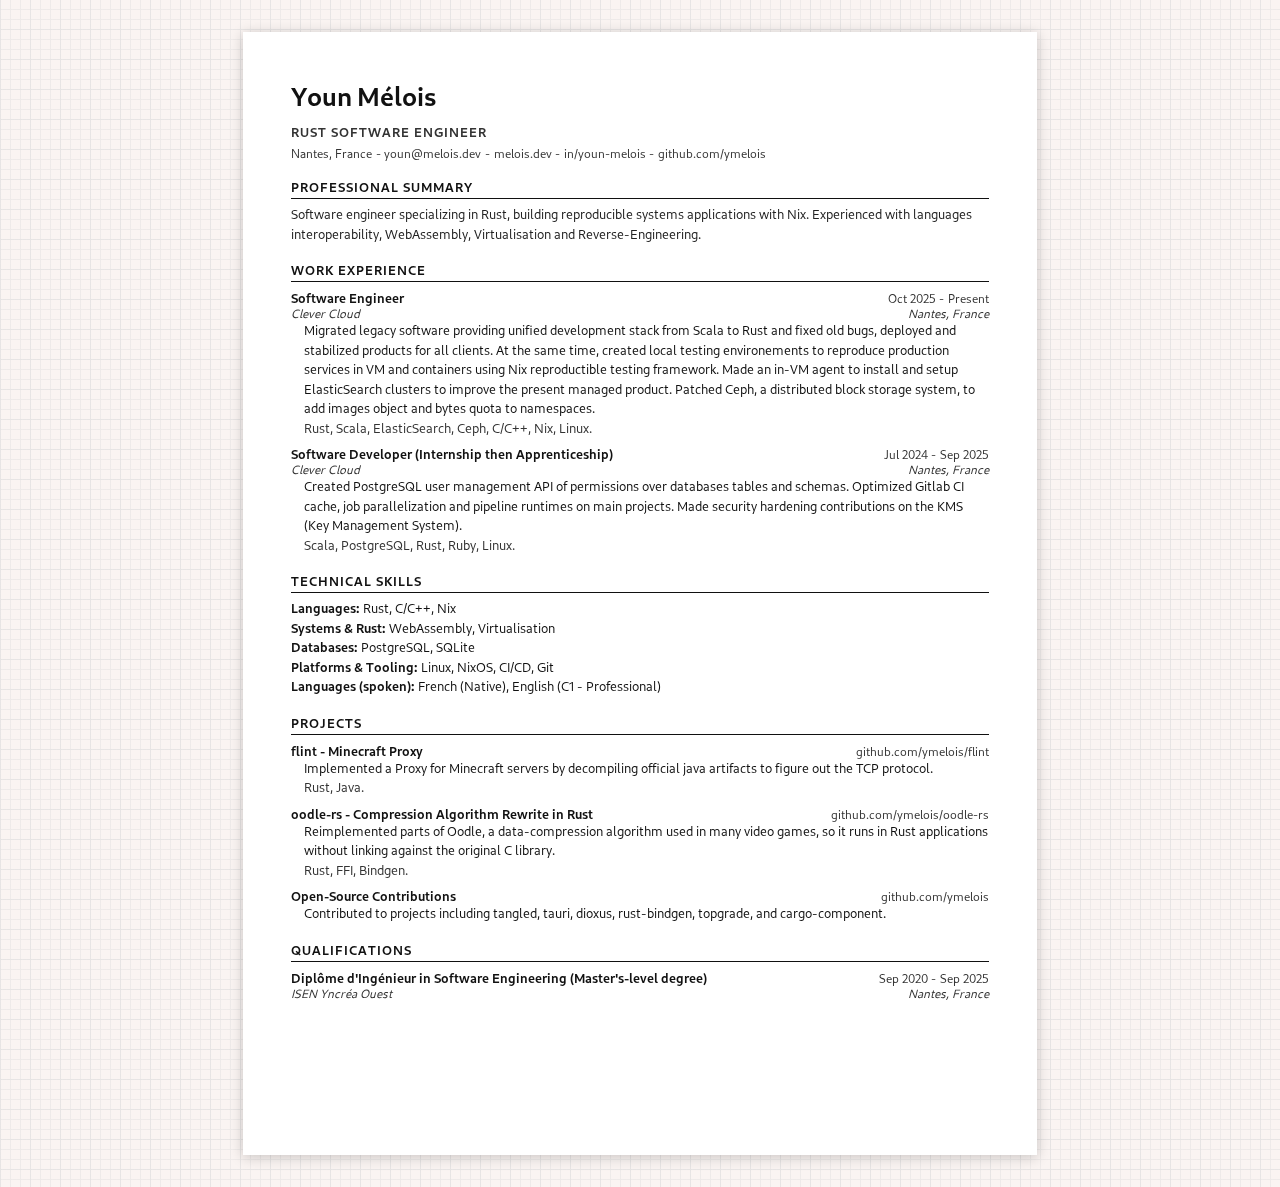
==== index.html @ 22b6056d "add contributed projects Signed-off-by: Youn Mélois <youn@melois.dev>" ====
<!doctype html>
<html lang="en">
    <head>
        <title>Youn Mélois - Rust Software Engineer</title>
        <meta name="author" content="Youn Mélois" />
        <meta name="description" content="CV of Youn Mélois, Rust software engineer building systems applications." />
        <meta name="viewport" content="width=device-width, initial-scale=1" />
        <style>
            @font-face {
                font-family: "CV Cantarell";
                src:
                    local("Cantarell Regular"),
                    local("Cantarell-Regular"),
                    url("/fonts/Cantarell-VF.otf") format("opentype");
                font-weight: 400;
                font-style: normal;
                font-display: swap;
            }

            @font-face {
                font-family: "CV Cantarell";
                src:
                    local("Cantarell Bold"),
                    local("Cantarell-Bold"),
                    url("/fonts/Cantarell-VF.otf") format("opentype");
                font-weight: 700;
                font-style: normal;
                font-display: swap;
            }

            :root {
                --primary-color: #111111;
                --secondary-color: #222222;
                --ternary-color: #333333;

                --blueprint-color: #faf4f2;
                --blueprint-line-color: rgba(221, 221, 221, 0.4);
                --blueprint-line-width: 1px;
            }

            @media (prefers-color-scheme: dark) {
                :root {
                    --blueprint-color: rgb(27, 27, 27);
                    --blueprint-line-color: rgba(255, 255, 255, 0.05);
                }
            }

            @page {
                size: A4;
                margin: 0;
            }

            html {
                font-family: "CV Cantarell", sans-serif;

                print-color-adjust: exact;
                -webkit-print-color-adjust: exact;

                background-color: var(--blueprint-color);
                color: var(--primary-color);

                --grad: conic-gradient(at var(--blueprint-line-width) calc(100% - var(--blueprint-line-width)), transparent 90deg, var(--blueprint-line-color) 0%);

                background-image: var(--grad), var(--grad);
                background-size:
                    30px 30px,
                    10px 10px;
            }

            body {
                margin: 0;
                font-size: 13px;
            }

            a {
                color: inherit;
                text-decoration: none;
            }

            ul {
                margin: 0;
                padding-left: 18px;
            }

            h1 {
                margin: 0 0 12px;
                font-size: 26px;
            }

            main {
                box-sizing: border-box;

                width: 210mm;
                height: 297mm;

                margin: 2rem auto;
                padding: 3rem;

                background: #ffffff;
                box-shadow: 0 2px 1em rgb(0 0 0 / 20%);
            }

            @media print {
                main {
                    margin: 0;
                    box-shadow: none;
                }
            }

            .subtitle {
                margin: 0 0 6px;
                color: var(--ternary-color);
                font-weight: 700;
                letter-spacing: 1px;
                text-transform: uppercase;
            }

            .contact,
            .entry-meta,
            .date-range,
            .row a {
                color: var(--ternary-color);
                font-size: 12px;
            }

            .contact {
                display: flex;
                font-style: normal;
            }

            .separated > * + *::before {
                content: "-";
                margin-inline: 0.3em;
                font-style: normal;
            }

            h2 {
                margin: 18px 0 6px;
                padding-bottom: 3px;
                border-bottom: 1px solid var(--primary-color);
                font-size: inherit;
                letter-spacing: 1px;
                text-transform: uppercase;
            }

            .row {
                display: flex;
                align-items: baseline;
                justify-content: space-between;
                gap: 1rem;
            }

            .entry h3 {
                margin: 0;
                font-size: inherit;
            }

            .entry-meta {
                font-style: italic;
            }

            .date-range {
                display: inline-flex;
                align-items: baseline;
            }

            #summary p {
                margin: 0;
                color: var(--secondary-color);
            }

            .entry {
                margin: 8px 0;
            }

            .entry p {
                margin: 0;
                line-height: 1.5;
                padding-left: 1em;
            }

            .entry .stack {
                color: var(--ternary-color);
            }

            #summary p,
            #skills > div {
                line-height: 1.5;
            }
        </style>
    </head>
    <body>
        <main>
            <header>
                <h1>Youn Mélois</h1>
                <p class="subtitle">Rust Software Engineer</p>
                <address class="contact separated">
                    <span>Nantes, France</span>
                    <a href="mailto:youn@melois.dev">youn@melois.dev</a>
                    <a href="https://melois.dev">melois.dev</a>
                    <a href="https://www.linkedin.com/in/youn-melois">in/youn-melois</a>
                    <a href="https://github.com/ymelois">github.com/ymelois</a>
                </address>
            </header>
            <section id="summary">
                <h2>Professional Summary</h2>
                <p>Software engineer specializing in Rust, building reproducible systems applications with Nix. Experienced with languages interoperability, WebAssembly, Virtualisation and Reverse-Engineering.</p>
            </section>
            <section id="experience">
                <h2>Work Experience</h2>
                <article class="entry">
                    <div class="row">
                        <h3>Software Engineer</h3>
                        <span class="date-range separated">
                            <time datetime="2025-10">Oct 2025</time>
                            <span>Present</span>
                        </span>
                    </div>
                    <div class="row entry-meta">
                        <span>Clever Cloud</span>
                        <span>Nantes, France</span>
                    </div>
                    <p>Migrated legacy software providing unified development stack from Scala to Rust and fixed old bugs, deployed and stabilized products for all clients. At the same time, created local testing environements to reproduce production services in VM and containers using Nix reproductible testing framework. Made an in-VM agent to install and setup ElasticSearch clusters to improve the present managed product. Patched Ceph, a distributed block storage system, to add images object and bytes quota to namespaces.</p>
                    <p class="stack">Rust, Scala, ElasticSearch, Ceph, C/C++, Nix, Linux.</p>
                </article>
                <article class="entry">
                    <div class="row">
                        <h3>Software Developer (Internship then Apprenticeship)</h3>
                        <span class="date-range separated">
                            <time datetime="2024-07">Jul 2024</time>
                            <time datetime="2025-09">Sep 2025</time>
                        </span>
                    </div>
                    <div class="row entry-meta">
                        <span>Clever Cloud</span>
                        <span>Nantes, France</span>
                    </div>
                    <p>Created PostgreSQL user management API of permissions over databases tables and schemas. Optimized Gitlab CI cache, job parallelization and pipeline runtimes on main projects. Made security hardening contributions on the KMS (Key Management System).</p>
                    <p class="stack">Scala, PostgreSQL, Rust, Ruby, Linux.</p>
                </article>
            </section>
            <section id="skills">
                <h2>Technical Skills</h2>
                <div><strong>Languages:</strong> Rust, C/C++, Nix</div>
                <div><strong>Systems & Rust:</strong> WebAssembly, Virtualisation</div>
                <div><strong>Databases:</strong> PostgreSQL, SQLite</div>
                <div><strong>Platforms & Tooling:</strong> Linux, NixOS, CI/CD, Git</div>
                <div><strong>Languages (spoken):</strong> French (Native), English (C1 - Professional)</div>
            </section>
            <section id="projects">
                <h2>Projects</h2>
                <article class="entry">
                    <div class="row">
                        <h3>flint <span aria-hidden="true">-</span> Minecraft Proxy</h3>
                        <a href="https://github.com/ymelois/flint">github.com/ymelois/flint</a>
                    </div>
                    <p>Implemented a Proxy for Minecraft servers by decompiling official java artifacts to figure out the TCP protocol.</p>
                    <p class="stack">Rust, Java.</p>
                </article>
                <article class="entry">
                    <div class="row">
                        <h3>oodle-rs <span aria-hidden="true">-</span> Compression Algorithm Rewrite in Rust</h3>
                        <a href="https://github.com/ymelois/oodle-rs">github.com/ymelois/oodle-rs</a>
                    </div>
                    <p>Reimplemented parts of Oodle, a data-compression algorithm used in many video games, so it runs in Rust applications without linking against the original C library.</p>
                    <p class="stack">Rust, FFI, Bindgen.</p>
                </article>
                <article class="entry">
                    <div class="row">
                        <h3>Open-Source Contributions</h3>
                        <a href="https://github.com/ymelois">github.com/ymelois</a>
                    </div>
                    <p>Contributed to projects including tangled, tauri, dioxus, rust-bindgen, topgrade, and cargo-component.</p>
                </article>
            </section>
            <section id="qualifications">
                <h2>Qualifications</h2>
                <article class="entry">
                    <div class="row">
                        <h3>Diplôme d'Ingénieur in Software Engineering (Master's-level degree)</h3>
                        <span class="date-range separated">
                            <time datetime="2020-09">Sep 2020</time>
                            <time datetime="2025-09">Sep 2025</time>
                        </span>
                    </div>
                    <div class="row entry-meta">
                        <span>ISEN Yncréa Ouest</span>
                        <span>Nantes, France</span>
                    </div>
                </article>
            </section>
        </main>
    </body>
</html>
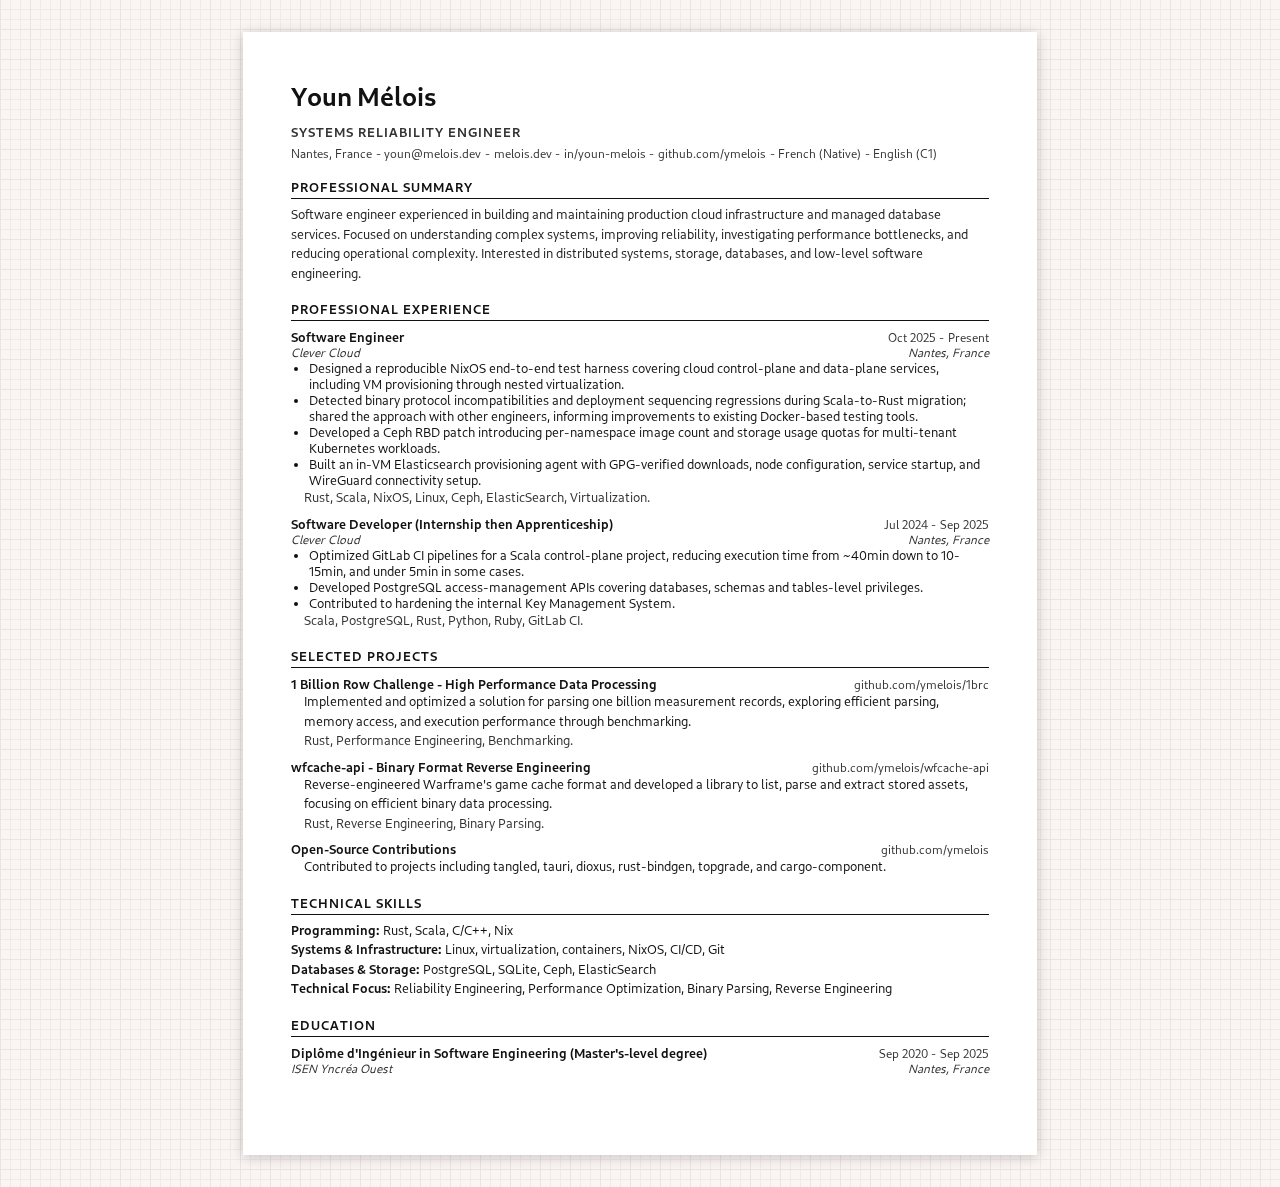
==== commit 612bd900: "update resume to target new project I want to work as a systems reliability engineer, working on imp" ====
--- a/index.html
+++ b/index.html
@@ -193,21 +193,23 @@
         <main>
             <header>
                 <h1>Youn Mélois</h1>
-                <p class="subtitle">Rust Software Engineer</p>
+                <p class="subtitle">Systems Reliability Engineer</p>
                 <address class="contact separated">
                     <span>Nantes, France</span>
                     <a href="mailto:youn@melois.dev">youn@melois.dev</a>
                     <a href="https://melois.dev">melois.dev</a>
                     <a href="https://www.linkedin.com/in/youn-melois">in/youn-melois</a>
                     <a href="https://github.com/ymelois">github.com/ymelois</a>
+                    <span>French (Native)</span>
+                    <span>English (C1)</span>
                 </address>
             </header>
             <section id="summary">
                 <h2>Professional Summary</h2>
-                <p>Software engineer specializing in Rust, building reproducible systems applications with Nix. Experienced with languages interoperability, WebAssembly, Virtualisation and Reverse-Engineering.</p>
+                <p>Software engineer experienced in building and maintaining production cloud infrastructure and managed database services. Focused on understanding complex systems, improving reliability, investigating performance bottlenecks, and reducing operational complexity. Interested in distributed systems, storage, databases, and low-level software engineering.</p>
             </section>
             <section id="experience">
-                <h2>Work Experience</h2>
+                <h2>Professional Experience</h2>
                 <article class="entry">
                     <div class="row">
                         <h3>Software Engineer</h3>
@@ -220,8 +222,13 @@
                         <span>Clever Cloud</span>
                         <span>Nantes, France</span>
                     </div>
-                    <p>Migrated legacy software providing unified development stack from Scala to Rust and fixed old bugs, deployed and stabilized products for all clients. At the same time, created local testing environements to reproduce production services in VM and containers using Nix reproductible testing framework. Made an in-VM agent to install and setup ElasticSearch clusters to improve the present managed product. Patched Ceph, a distributed block storage system, to add images object and bytes quota to namespaces.</p>
-                    <p class="stack">Rust, Scala, ElasticSearch, Ceph, C/C++, Nix, Linux.</p>
+                    <ul>
+                        <li>Designed a reproducible NixOS end-to-end test harness covering cloud control-plane and data-plane services, including VM provisioning through nested virtualization.</li>
+                        <li>Detected binary protocol incompatibilities and deployment sequencing regressions during Scala-to-Rust migration; shared the approach with other engineers, informing improvements to existing Docker-based testing tools.</li>
+                        <li>Developed a Ceph RBD patch introducing per-namespace image count and storage usage quotas for multi-tenant Kubernetes workloads.</li>
+                        <li>Built an in-VM Elasticsearch provisioning agent with GPG-verified downloads, node configuration, service startup, and WireGuard connectivity setup.</li>
+                    </ul>
+                    <p class="stack">Rust, Scala, NixOS, Linux, Ceph, ElasticSearch, Virtualization.</p>
                 </article>
                 <article class="entry">
                     <div class="row">
@@ -235,46 +242,49 @@
                         <span>Clever Cloud</span>
                         <span>Nantes, France</span>
                     </div>
-                    <p>Created PostgreSQL user management API of permissions over databases tables and schemas. Optimized Gitlab CI cache, job parallelization and pipeline runtimes on main projects. Made security hardening contributions on the KMS (Key Management System).</p>
-                    <p class="stack">Scala, PostgreSQL, Rust, Ruby, Linux.</p>
+                    <ul>
+                        <li>Optimized GitLab CI pipelines for a Scala control-plane project, reducing execution time from ~40min down to 10-15min, and under 5min in some cases.</li>
+                        <li>Developed PostgreSQL access-management APIs covering databases, schemas and tables-level privileges.</li>
+                        <li>Contributed to hardening the internal Key Management System.</li>
+                    </ul>
+                    <p class="stack">Scala, PostgreSQL, Rust, Python, Ruby, GitLab CI.</p>
+                </article>
+            </section>
+            <section id="projects">
+                <h2>Selected Projects</h2>
+                <article class="entry">
+                    <div class="row">
+                        <h3>1 Billion Row Challenge <span aria-hidden="true">-</span> High Performance Data Processing</h3>
+                        <a href="https://github.com/ymelois/1brc">github.com/ymelois/1brc</a>
+                    </div>
+                    <p>Implemented and optimized a solution for parsing one billion measurement records, exploring efficient parsing, memory access, and execution performance through benchmarking.</p>
+                    <p class="stack">Rust, Performance Engineering, Benchmarking.</p>
+                </article>
+                <article class="entry">
+                    <div class="row">
+                        <h3>wfcache-api <span aria-hidden="true">-</span> Binary Format Reverse Engineering</h3>
+                        <a href="https://github.com/ymelois/wfcache-api">github.com/ymelois/wfcache-api</a>
+                    </div>
+                    <p>Reverse-engineered Warframe's game cache format and developed a library to list, parse and extract stored assets, focusing on efficient binary data processing.</p>
+                    <p class="stack">Rust, Reverse Engineering, Binary Parsing.</p>
+                </article>
+                <article class="entry">
+                    <div class="row">
+                        <h3>Open-Source Contributions</h3>
+                        <a href="https://github.com/ymelois">github.com/ymelois</a>
+                    </div>
+                    <p>Contributed to projects including tangled, tauri, dioxus, rust-bindgen, topgrade, and cargo-component.</p>
                 </article>
             </section>
             <section id="skills">
                 <h2>Technical Skills</h2>
-                <div><strong>Languages:</strong> Rust, C/C++, Nix</div>
-                <div><strong>Systems & Rust:</strong> WebAssembly, Virtualisation</div>
-                <div><strong>Databases:</strong> PostgreSQL, SQLite</div>
-                <div><strong>Platforms & Tooling:</strong> Linux, NixOS, CI/CD, Git</div>
-                <div><strong>Languages (spoken):</strong> French (Native), English (C1 - Professional)</div>
-            </section>
-            <section id="projects">
-                <h2>Projects</h2>
-                <article class="entry">
-                    <div class="row">
-                        <h3>flint <span aria-hidden="true">-</span> Minecraft Proxy</h3>
-                        <a href="https://github.com/ymelois/flint">github.com/ymelois/flint</a>
-                    </div>
-                    <p>Implemented a Proxy for Minecraft servers by decompiling official java artifacts to figure out the TCP protocol.</p>
-                    <p class="stack">Rust, Java.</p>
-                </article>
-                <article class="entry">
-                    <div class="row">
-                        <h3>oodle-rs <span aria-hidden="true">-</span> Compression Algorithm Rewrite in Rust</h3>
-                        <a href="https://github.com/ymelois/oodle-rs">github.com/ymelois/oodle-rs</a>
-                    </div>
-                    <p>Reimplemented parts of Oodle, a data-compression algorithm used in many video games, so it runs in Rust applications without linking against the original C library.</p>
-                    <p class="stack">Rust, FFI, Bindgen.</p>
-                </article>
-                <article class="entry">
-                    <div class="row">
-                        <h3>Open-Source Contributions</h3>
-                        <a href="https://github.com/ymelois">github.com/ymelois</a>
-                    </div>
-                    <p>Contributed to projects including tangled, tauri, dioxus, rust-bindgen, topgrade, and cargo-component.</p>
-                </article>
-            </section>
-            <section id="qualifications">
-                <h2>Qualifications</h2>
+                <div><strong>Programming:</strong> Rust, Scala, C/C++, Nix</div>
+                <div><strong>Systems & Infrastructure:</strong> Linux, virtualization, containers, NixOS, CI/CD, Git</div>
+                <div><strong>Databases & Storage:</strong> PostgreSQL, SQLite, Ceph, ElasticSearch</div>
+                <div><strong>Technical Focus:</strong> Reliability Engineering, Performance Optimization, Binary Parsing, Reverse Engineering</div>
+            </section>
+            <section id="education">
+                <h2>Education</h2>
                 <article class="entry">
                     <div class="row">
                         <h3>Diplôme d'Ingénieur in Software Engineering (Master's-level degree)</h3>
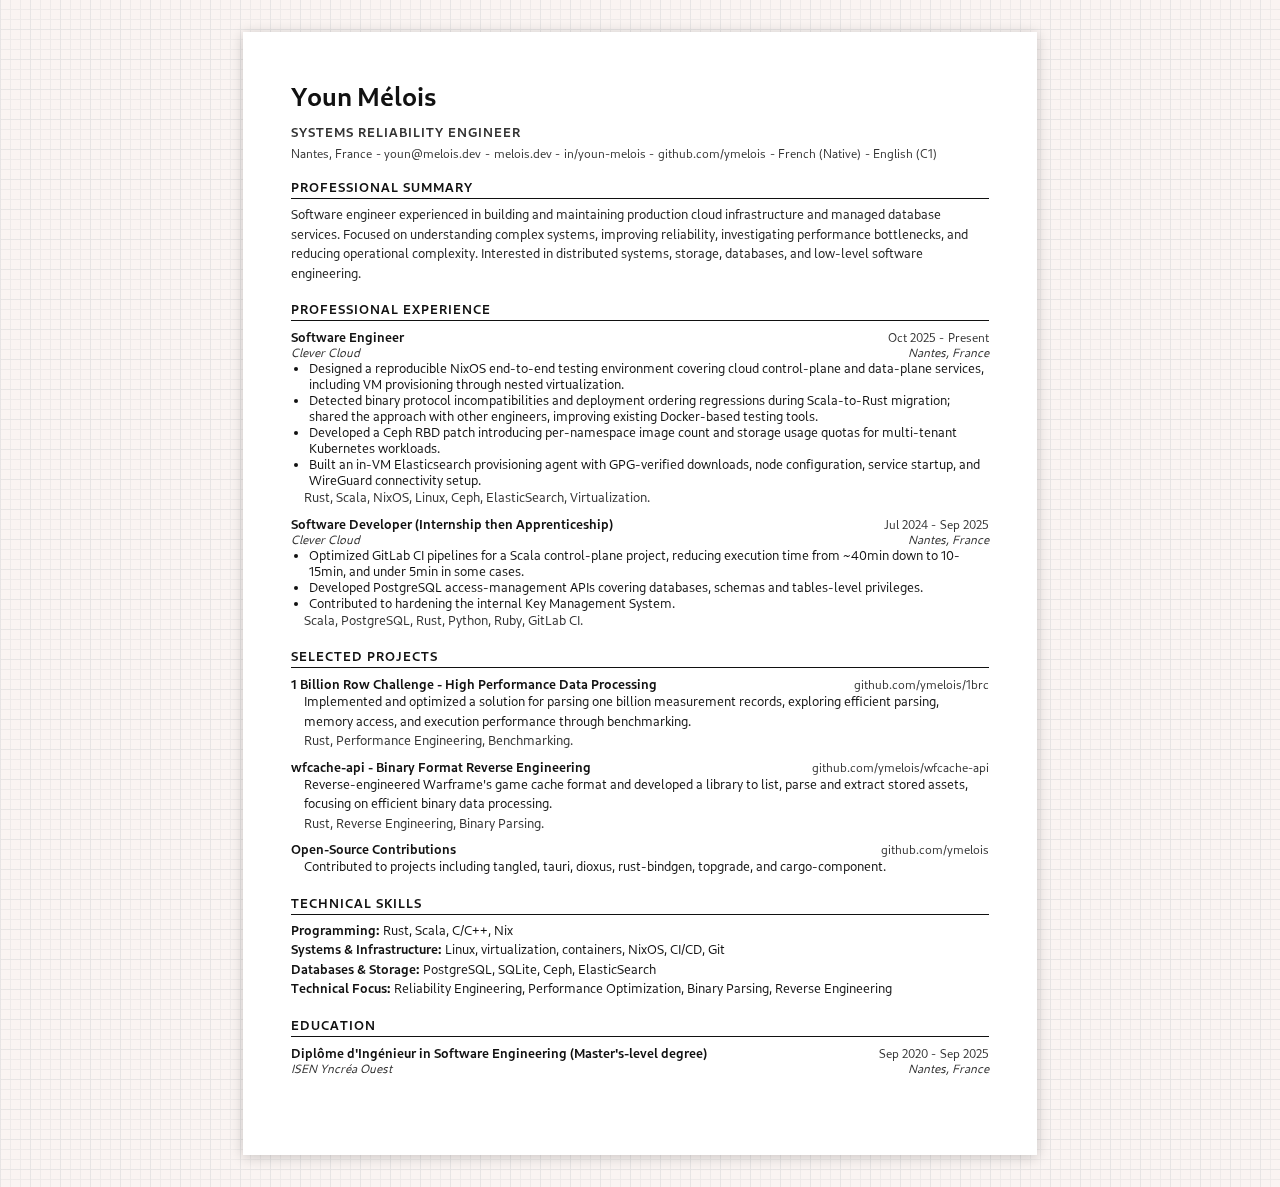
==== commit d4173067: "fix writing Signed-off-by: Youn Mélois <youn@melois.dev>" ====
--- a/index.html
+++ b/index.html
@@ -223,8 +223,8 @@
                         <span>Nantes, France</span>
                     </div>
                     <ul>
-                        <li>Designed a reproducible NixOS end-to-end test harness covering cloud control-plane and data-plane services, including VM provisioning through nested virtualization.</li>
-                        <li>Detected binary protocol incompatibilities and deployment sequencing regressions during Scala-to-Rust migration; shared the approach with other engineers, informing improvements to existing Docker-based testing tools.</li>
+                        <li>Designed a reproducible NixOS end-to-end testing environment covering cloud control-plane and data-plane services, including VM provisioning through nested virtualization.</li>
+                        <li>Detected binary protocol incompatibilities and deployment ordering regressions during Scala-to-Rust migration; shared the approach with other engineers, improving existing Docker-based testing tools.</li>
                         <li>Developed a Ceph RBD patch introducing per-namespace image count and storage usage quotas for multi-tenant Kubernetes workloads.</li>
                         <li>Built an in-VM Elasticsearch provisioning agent with GPG-verified downloads, node configuration, service startup, and WireGuard connectivity setup.</li>
                     </ul>
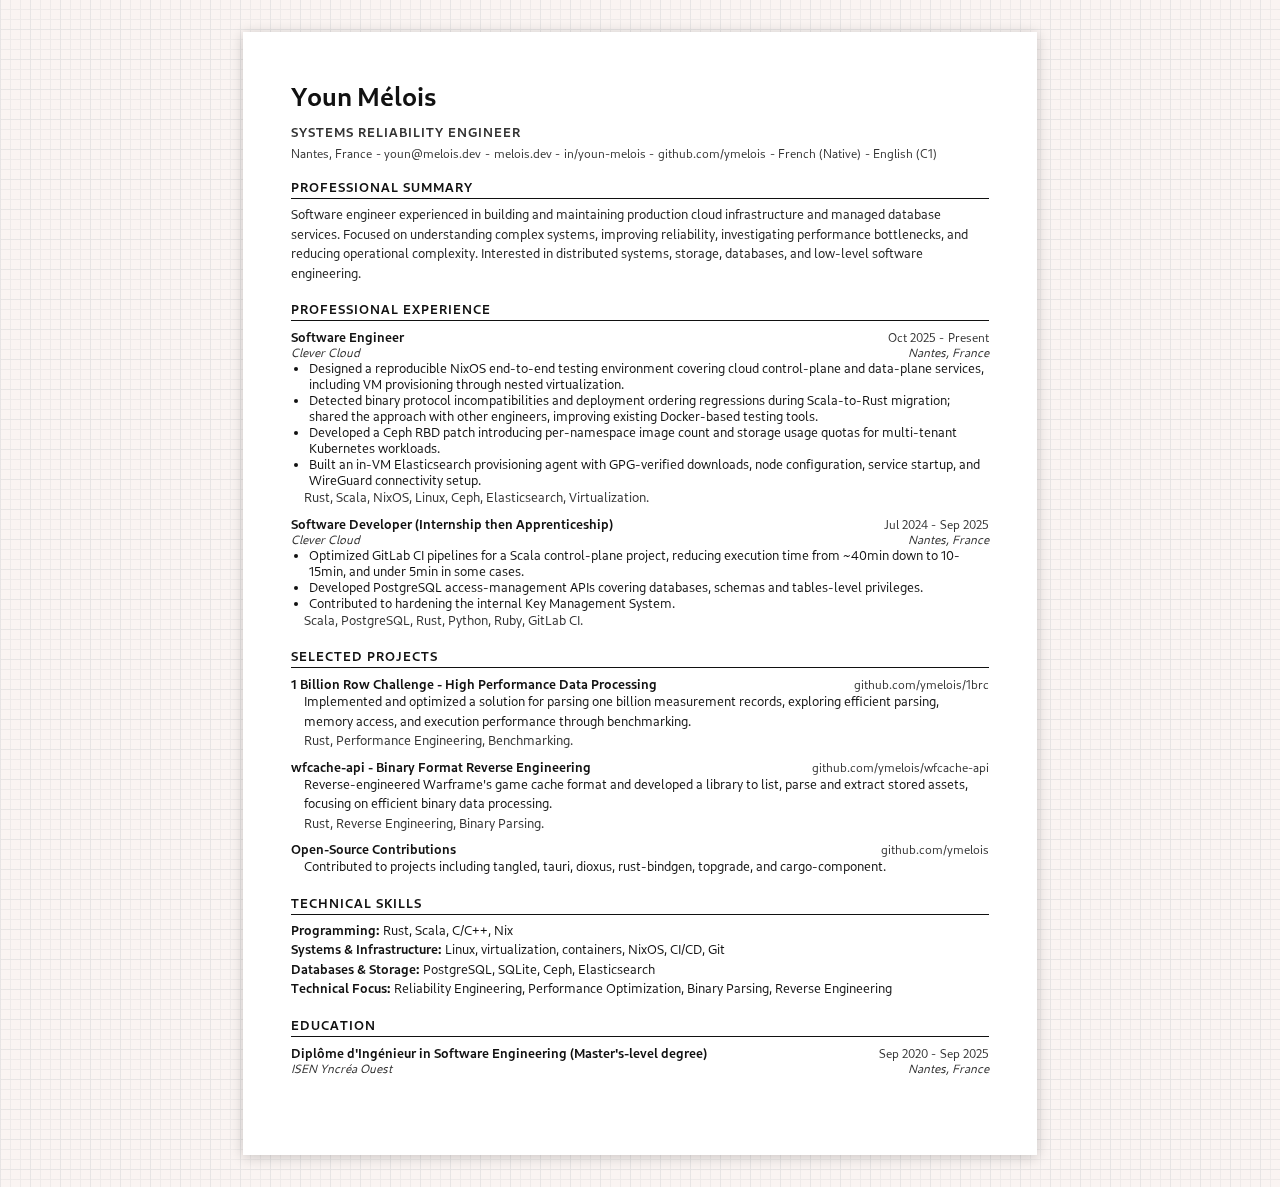
==== commit ebf2e5b4: "fix elasticsearch capitalization Signed-off-by: Youn Mélois <youn@melois.dev>" ====
--- a/index.html
+++ b/index.html
@@ -228,7 +228,7 @@
                         <li>Developed a Ceph RBD patch introducing per-namespace image count and storage usage quotas for multi-tenant Kubernetes workloads.</li>
                         <li>Built an in-VM Elasticsearch provisioning agent with GPG-verified downloads, node configuration, service startup, and WireGuard connectivity setup.</li>
                     </ul>
-                    <p class="stack">Rust, Scala, NixOS, Linux, Ceph, ElasticSearch, Virtualization.</p>
+                    <p class="stack">Rust, Scala, NixOS, Linux, Ceph, Elasticsearch, Virtualization.</p>
                 </article>
                 <article class="entry">
                     <div class="row">
@@ -280,7 +280,7 @@
                 <h2>Technical Skills</h2>
                 <div><strong>Programming:</strong> Rust, Scala, C/C++, Nix</div>
                 <div><strong>Systems & Infrastructure:</strong> Linux, virtualization, containers, NixOS, CI/CD, Git</div>
-                <div><strong>Databases & Storage:</strong> PostgreSQL, SQLite, Ceph, ElasticSearch</div>
+                <div><strong>Databases & Storage:</strong> PostgreSQL, SQLite, Ceph, Elasticsearch</div>
                 <div><strong>Technical Focus:</strong> Reliability Engineering, Performance Optimization, Binary Parsing, Reverse Engineering</div>
             </section>
             <section id="education">
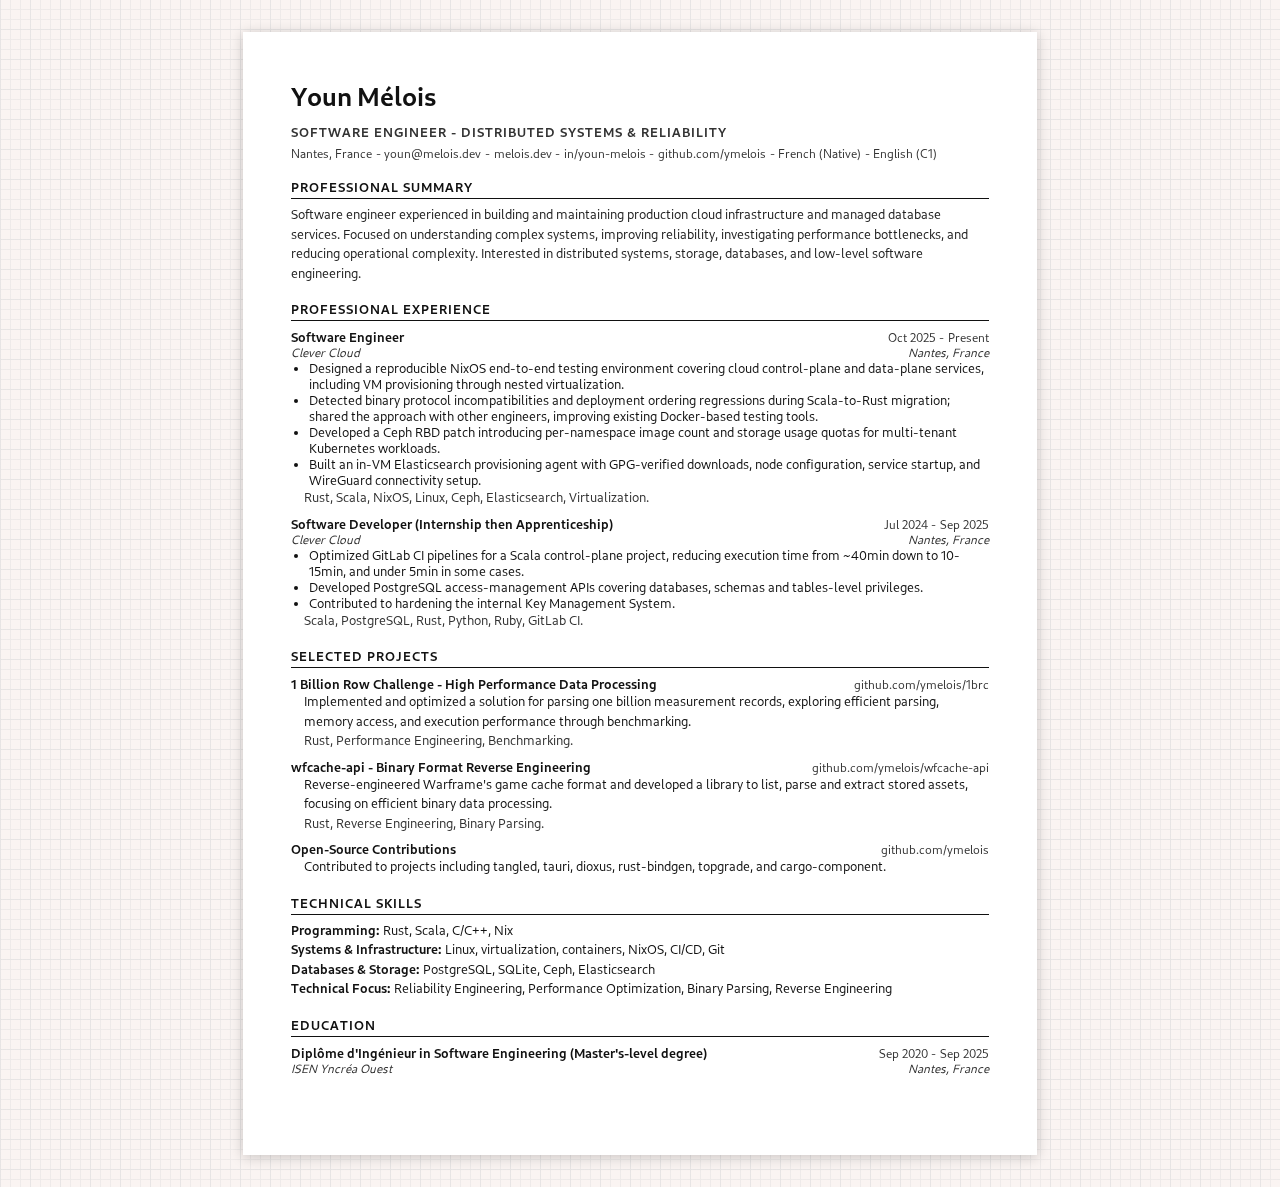
==== commit fdb651d9: "change title to be more realistic of my current position Signed-off-by: Youn Mélois <youn@melois.dev" ====
--- a/index.html
+++ b/index.html
@@ -1,9 +1,9 @@
 <!doctype html>
 <html lang="en">
     <head>
-        <title>Youn Mélois - Rust Software Engineer</title>
+        <title>Youn Mélois - Software Engineer</title>
         <meta name="author" content="Youn Mélois" />
-        <meta name="description" content="CV of Youn Mélois, Rust software engineer building systems applications." />
+        <meta name="description" content="CV of Youn Mélois, Software Engineer." />
         <meta name="viewport" content="width=device-width, initial-scale=1" />
         <style>
             @font-face {
@@ -193,7 +193,7 @@
         <main>
             <header>
                 <h1>Youn Mélois</h1>
-                <p class="subtitle">Systems Reliability Engineer</p>
+                <p class="subtitle">Software Engineer - Distributed Systems & Reliability</p>
                 <address class="contact separated">
                     <span>Nantes, France</span>
                     <a href="mailto:youn@melois.dev">youn@melois.dev</a>
